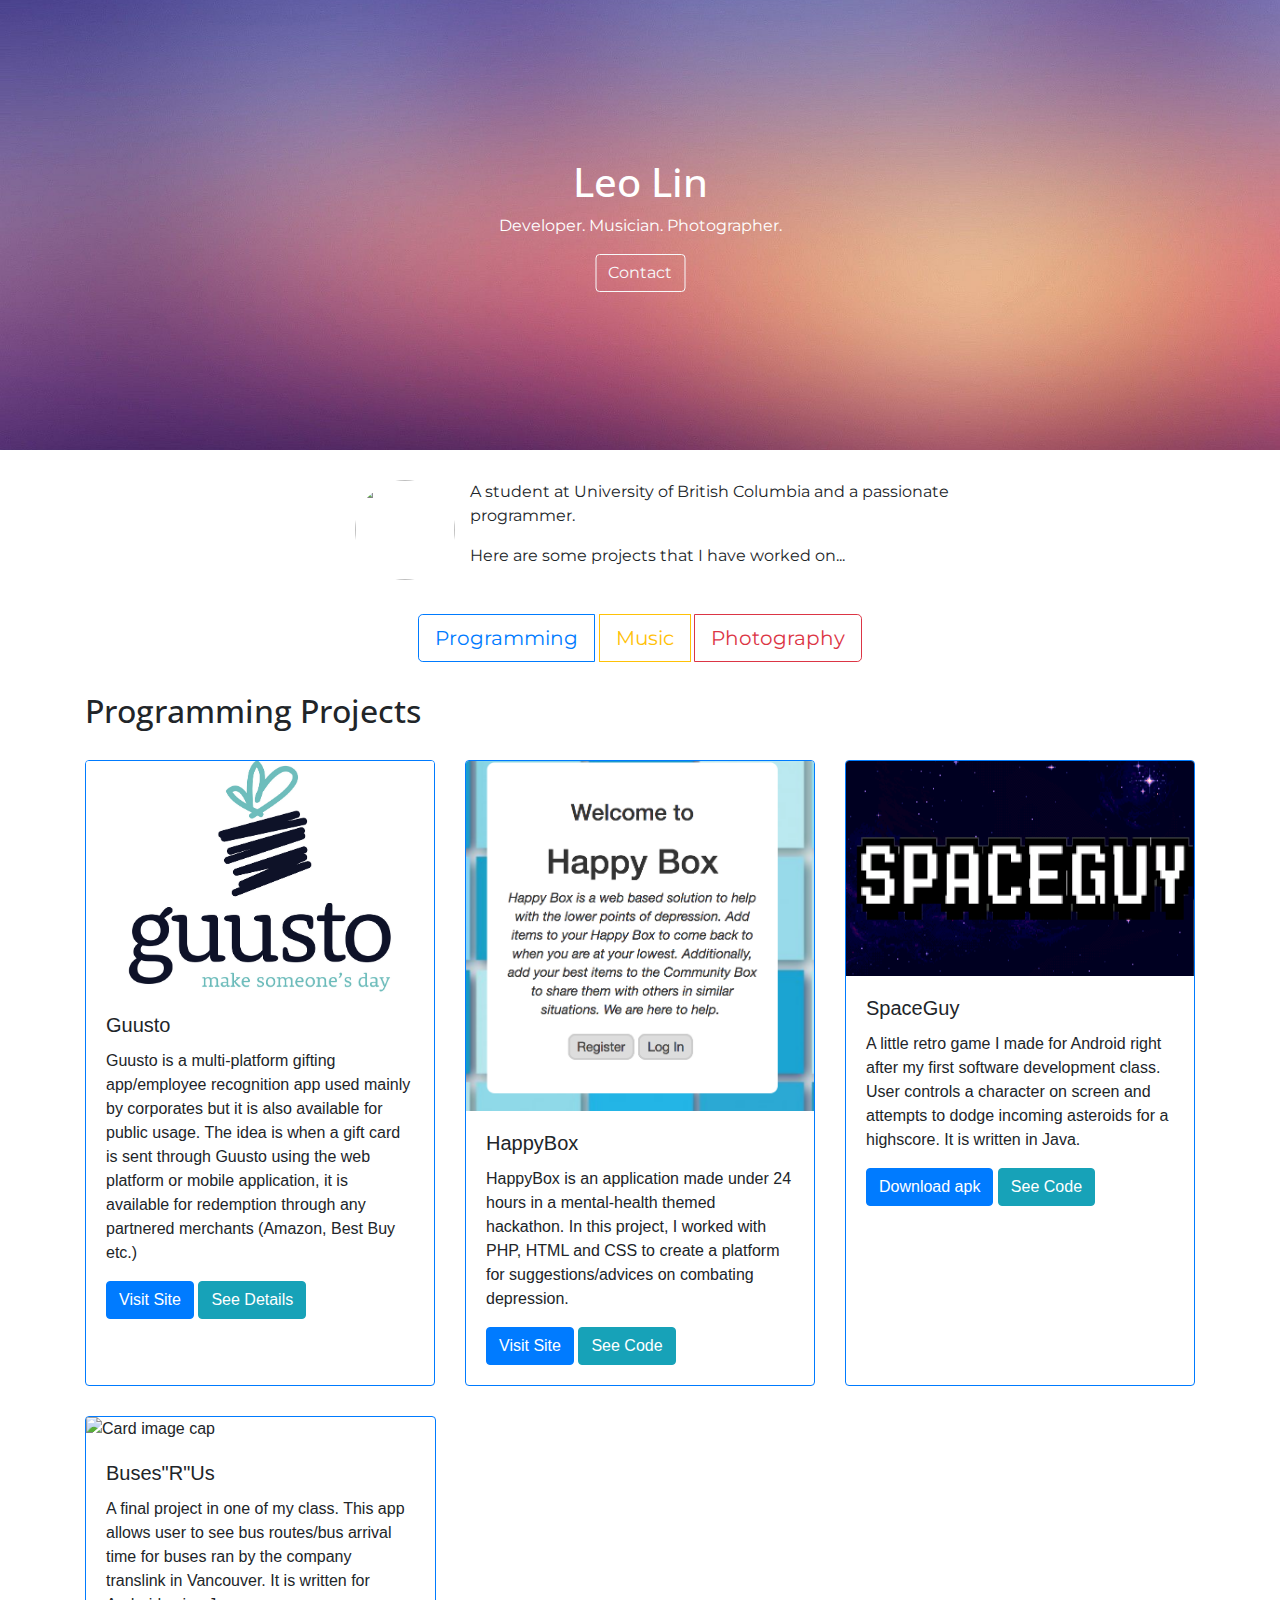
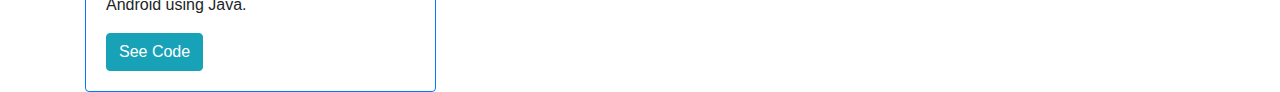
==== docs/index.html @ 9c2eb291 "main -> index.html" ====
<!DOCTYPE html>
<html lang="en">
<head>
    <meta charset="UTF-8">
    <title>Leo Lin</title>
    <link href="https://fonts.googleapis.com/css?family=Montserrat|Open+Sans" rel="stylesheet">
<link href="../css/bootstrap.css" rel="stylesheet">

    <link href="../css/app.css" rel="stylesheet">
</head>
<body>
<div class="hero-image">
    <div class="hero-text">
        <h1 class="font-open-sans">Leo Lin</h1>
        <p class="font-montserrat">Developer. Musician. Photographer.</p>
        <button type="button" class="btn btn-outline-light font-montserrat" data-toggle="tab"
                data-target="#contact">Contact
        </button>
    </div>
</div>

<div class="container">

    <div class="height-top-30 row">
        <div class="offset-4 offset-md-3">
            <img class="profile-picture rounded-circle img-fluid" src="https://app.guusto.com/senderphotos/y7fh43x3hx.jpeg"/>
        </div>
        <div class="col-12 col-md-6">
            <p class="font-montserrat">
                A student at University of British Columbia and a passionate programmer.</p>
            <p class="font-montserrat"> Here are some projects
                that I have worked on...
            </p>
        </div>
    </div>

    <div class="row height-top-30">
        <div class="btn-group btn-group-lg centre">
            <button type="button" class="btn btn-outline-primary font-montserrat" data-toggle="tab"
                    data-target="#programming">Programming
            </button>
            <button type="button" class="btn btn-outline-warning font-montserrat" data-toggle="tab"
                    data-target="#music">Music
            </button>
            <button type="button" class="btn btn-outline-danger font-montserrat" data-toggle="tab"
                    data-target="#photography">
                Photography
            </button>
        </div>
    </div>

    <div class="tab-content height-top-30">

        <div class="tab-pane tabfade active" id="programming" role="tabpanel" aria-labelledby="programming">
            <h2 class="font-open-sans">Programming Projects</h2>
           <!-- FIRST ROW -->
            <div class="card-deck height-top-30">
                <div class="card border-primary" style="width: 18rem;">
                    <img class="card-img-top"
                         src="../assets/guusto.png"
                         alt="Guusto">
                    <div class="card-body">
                        <h5 class="card-title">Guusto</h5>
                        <p class="card-text">
                            Guusto is a multi-platform gifting app/employee recognition app used mainly by corporates but
                            it is also available for public usage.
                            The idea is when a gift card is sent through Guusto using the web platform or mobile
                            application,
                            it is available for redemption through any
                            partnered merchants (Amazon, Best Buy etc.)
                        </p>
                        <a href="http://guusto.com" target="_blank" class="btn btn-primary">Visit Site</a>
                        <a href="#guusto" data-toggle="tab" target="_blank" class="btn btn-info">See Details</a>
                    </div>
                </div>

                <div class="card border-primary" style="width: 18rem;">
                    <img class="card-img-top" src="../assets/happybox.png" alt="HappyBox">
                    <div class="card-body">
                        <h5 class="card-title">HappyBox</h5>
                        <p class="card-text">
                            HappyBox is an application made under 24 hours in a mental-health themed hackathon.
                            In this project, I worked with PHP, HTML and CSS to create a platform for suggestions/advices on
                            combating depression.
                        </p>
                        <a href="https://happyboxtest.000webhostapp.com/" target="_blank" class="btn btn-primary">Visit Site</a>
                        <a href="https://github.com/mdctleo/HappyBox" target="_blank" class="btn btn-info">See Code</a>
                    </div>
                </div>

                <div class="card border-primary" style="width: 18rem;">
                    <img class="card-img-top" src="../assets/spaceguy.png" alt="SpaceGuy">
                    <div class="card-body">
                        <h5 class="card-title">SpaceGuy</h5>
                        <p class="card-text">A little retro game I made for Android right after my first software
                            development class. User controls a character on screen and attempts to dodge incoming
                            asteroids for a highscore. It is written in Java.
                        </p>
                        <a href="../assets/app-debug.apk" class="btn btn-primary" download>Download apk</a>
                        <a href="https://github.com/mdctleo/SpaceGuy" target="_blank" class="btn btn-info">See Code</a>
                    </div>
                </div>
            </div>


            <!--SECOND ROW-->

            <div class="card-deck height-top-30">
                <div class="card border-primary" style="width: 18rem;">
                    <img class="card-img-top"
                         src="https://upload.wikimedia.org/wikipedia/en/thumb/9/9f/TransLink_Vancouver_logo.svg/1200px-TransLink_Vancouver_logo.svg.png"
                         alt="Card image cap">
                    <div class="card-body">
                        <h5 class="card-title">Buses"R"Us</h5>
                        <p class="card-text">
                            A final project in one of my class. This app allows user to see bus routes/bus arrival time
                            for buses ran by the company translink in Vancouver.
                            It is written for Android using Java.
                        </p>
                        <a href="https://github.com/mdctleo/BusesAreUs" class="btn btn-info" target="_blank">See Code</a>
                    </div>
                </div>

                <div class="card card-hide">
                </div>

                <div class="card card-hide">
                </div>

            </div>
        </div>


        <div class="tab-pane tabfade" id="music" role="tabpanel" aria-labelledby="music">
            <h2 class="font-open-sans">Music Projects</h2>
            <div class="card-deck height-top-30">
                <div class="card border-warning" style="width: 18rem;">
                    <img class="card-img-top"
                         src="../assets/music.png"
                         alt="music">
                    <div class="card-body">
                        <h5 class="card-title">Baptisim</h5>
                        <p class="card-text">
                            This was my final project for one of my music technology class, it is made for 8 channels surround sound.
                            The piece is named Baptism since a friend said the middle section reminded him of the montage from The Godfather.
                            It starts out with some interesting sounds altered using filters, frequency shift etc. with a
                            foreshadowing bass line to the middle section.
                            Then we advance to the more dissonant section which is finally resolved by all the channels coming together
                            using an arrangement of MIDI instruments playing a little original melodic composition.
                            The ending inserts some new material while being a reminiscent of the beginning.
                        </p>
                        <iframe width="100%" height="166" scrolling="no" frameborder="no" src="https://w.soundcloud.com/player/?url=https%3A//api.soundcloud.com/tracks/447255927%3Fsecret_token%3Ds-Oqtnp&color=%23ff5500&auto_play=false&hide_related=false&show_comments=true&show_user=true&show_reposts=false&show_teaser=true"></iframe>
                        <a href="../assets/baptisimstereo.aiff" class="btn btn-info height-top-10" download>Download Stereo</a>
                        <a href="../assets/baptisimComplete.zip" class="btn btn-info height-top-10" download>Download Complete 8 mono</a>

                    </div>
                </div>

                <div class="card border-warning" style="width: 18rem;">
                    <img class="card-img-top" src="../assets/maxpaint.png" alt="HappyBox">
                    <div class="card-body">
                        <h5 class="card-title">Max Paint</h5>
                        <p class="card-text">
                            The idea was to make a microsoft paint like program using MaxMsp and the power of abstraction.
                            Due to time constraints, I was only able to make a prototype that can draw two simple shapes.
                            But it implemented the basic idea of abstracting MaxMSP, hiding the ugly code to provide a UI
                            experience similar to microsoft paint.
                        </p>
                        <a href="../assets/maxpaint.zip" class="btn btn-info" download>Download Patch</a>
                    </div>
                </div>

                <div class="card border-warning" style="width: 18rem;">
                    <img class="card-img-top" src="../assets/music.png" alt="music">
                    <div class="card-body">
                        <h5 class="card-title">Jouney to Knowledge</h5>
                        <p class="card-text">A medley of sounds I hear on my way to school,
                            I wonder what it will sound like if I mash all of them together....
                        </p>
                        <iframe width="100%" height="166" scrolling="no" frameborder="no" src="https://w.soundcloud.com/player/?url=https%3A//api.soundcloud.com/tracks/447241422%3Fsecret_token%3Ds-SZvs1&color=%23ff5500&auto_play=false&hide_related=false&show_comments=true&show_user=true&show_reposts=false&show_teaser=true"></iframe>
                        <a href="../assets/JourneyToKnowledgeLin.wav" class="btn btn-info height-top-10" download>Download WAV</a>
                    </div>
                </div>
            </div>
        </div>

        <div class="tab-pane tabfade" id="photography" role="tabpanel" aria-labelledby="photography">
            Coming soon...
        </div>

        <div class="tab-pane tabfade" id="guusto" role="tabpanel" aria-labelledby="guusto">
            <h2 class="font-open-sans">Guusto</h2>
            <p class="font-montserrat">I spent 8 month as a full-stack junior developer co-op at Guusto,
                during that time I received a lot of hands-on experience developing new features,
                debugging and working with a team through the development cycle.
                I worked with HTML, CSS and AngularJs for frontend and Java with spring
                framework in the backend.
                Here are some examples of the issues I worked on:
            </p>

                <p class="font-montserrat">
                    The ability to split a received gift card to be redeemed at different partnered venues,
                    e.g. a 100 dollar gift card can be split to be redeemed for 50 dollar at Best Buy and 50 dollar
                    at Amazon.
                </p>
                <img src="../assets/splitgift.png" class="img-fluid">


                <p class="font-montserrat height-top-30">
                    An admin overview panel for managers to view the balance, money spent on purchasing gifts etc.
                    for the different teams in their company.
                </p>
                <img src="../assets/adminpanel.png" class="img-fluid">

                <p class="font-montserrat height-top-30">
                    Implementing a pre-existing feature in the web platform for android, the teams functionality.
                    It allows team members in a company to nominate each other for their work, and keeps feeds +
                    leaderboard for nomination activity as part of the employee recognition aspect of the application.
                </p>

            <div class="row">
                <div class="col">
                    <img src="../assets/teams1.png" class="img-fluid">
                </div>
                <div class="col">
                    <img src="../assets/teams2.png" class="img-fluid">
                </div>

            </div>

            <div class="height-top-30">
            <hr/>
                <p>Some other notable projects that I worked on include writing a customized link shortener so
                    we do not have to use google's link API and be bounded by their request limits (turns out they were cancelling
                    their service also after I finished the project). Another interesting one is setting up weekly auto
                    reminder email using sendgrid API, there are many more but instead of listing them I will put etc.
                </p>

                <div class="row height-bot-30">
                <button type="button" class="btn btn-outline-primary font-montserrat centre" data-toggle="tab"
                        data-target="#programming">Take me back!
                </button>
                </div>
            </div>


            </div>

        <div class="tab-pane tabfade" id="contact" role="tabpanel" aria-labelledby="contact">
            <h2 class="font-open-sans">Contact</h2>
            <p class="font-montserrat"><a href="mailto:mdctleo@hotmail.com" target="_top">mdctleo@hotmail.com</a> </p>
            <p class="font-montserrat"><a href="https://github.com/mdctleo" target="_blank">Github</a></p>
        </div>


        </div>
    </div>
    </div>


    </div>

<script src="https://ajax.googleapis.com/ajax/libs/jquery/3.3.1/jquery.min.js"></script>
<script src="https://maxcdn.bootstrapcdn.com/bootstrap/3.3.7/js/bootstrap.min.js"></script>

</body>
</html>
---- css/app.css ----
/*font-family: 'Open Sans', sans-serif;*/
/*font-family: 'Montserrat', sans-serif;*/

body, html {
    height: 100%;
}

.font-montserrat{
    font-family: 'Montserrat', sans-serif;
}

.font-open-sans{
    font-family: 'Open Sans', sans-serif;
}

.profile-picture{
    width: 100px;
    height: 100px;
    object-fit: contain;
}

.height-top-30{
	margin-top: 30px;
}

.height-top-10{
    margin-top: 10px;
}

.height-bot-30{
    margin-bottom: 30px;
}

.description-paragraph{
	margin-left: 20px;
}

.centre{
    margin-left: auto;
    margin-right: auto;
    display: inline;
}

.selection-picture{
    width: 416px;
    height: 264px;
    object-fit: scale-down;
}
/* The hero image */
.hero-image {
    /* The image used */
    background-image: url('../assets/stockbackground.jpg');

    /* Set a specific height */
    height: 50%;

    /* Position and center the image to scale nicely on all screens */
    background-position: center;
    background-repeat: no-repeat;
    background-size: cover;
    position: relative;
}

/* Place text in the middle of the image */
.hero-text {
    text-align: center;
    position: absolute;
    top: 50%;
    left: 50%;
    transform: translate(-50%, -50%);
    color: white;
}

.tabfade {
    animation: fadeEffect 1s; /* Fading effect takes 1 second */
}

/* Go from zero to full opacity */
@keyframes fadeEffect {
    from {opacity: 0;}
    to {opacity: 1;}
}

.card-hide{
    border: none;
}
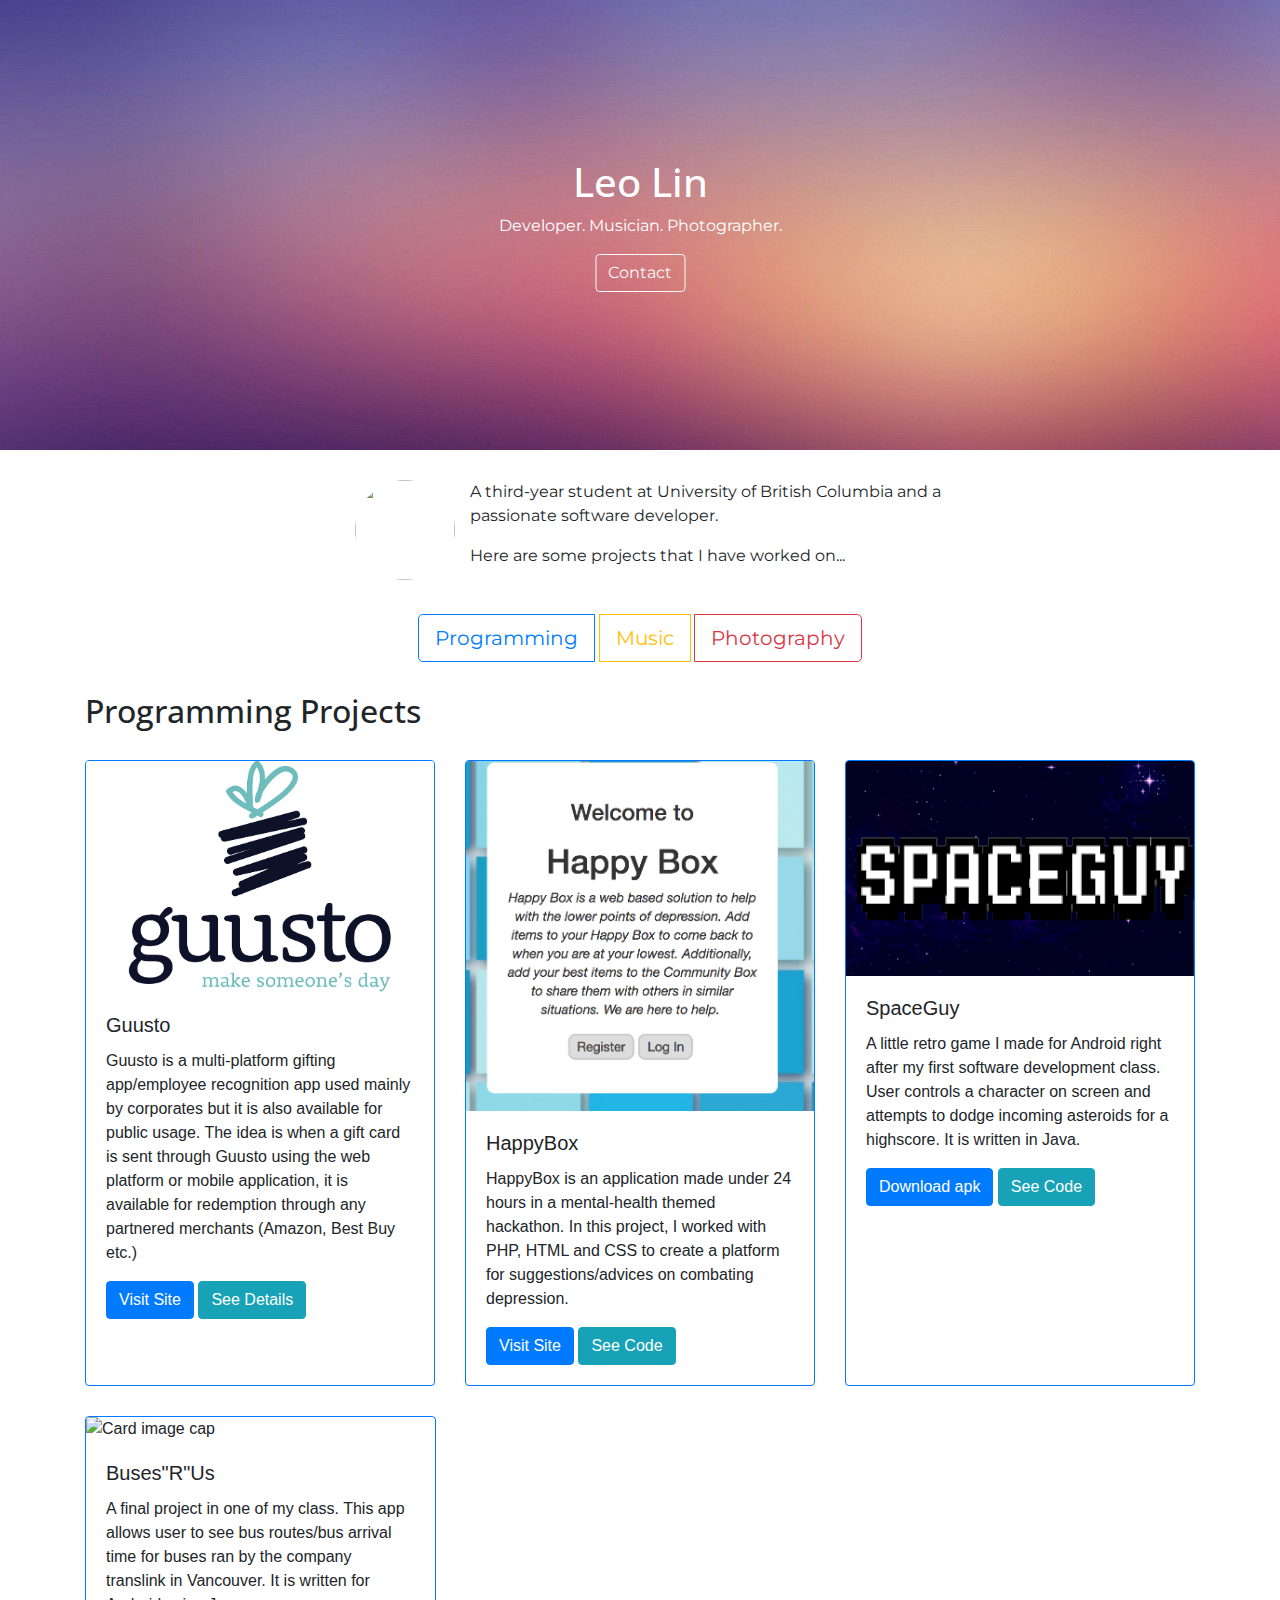
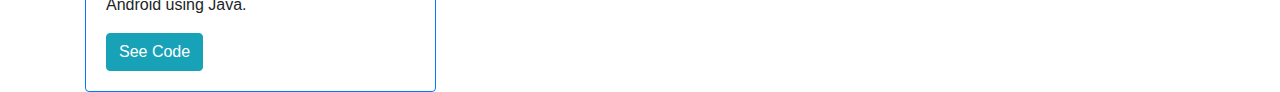
==== commit f9b8b2f2: "added photography" ====
--- a/docs/index.html
+++ b/docs/index.html
@@ -7,6 +7,11 @@
 <link href="../css/bootstrap.css" rel="stylesheet">
 
     <link href="../css/app.css" rel="stylesheet">
+    <link href="https://cdnjs.cloudflare.com/ajax/libs/ekko-lightbox/5.3.0/ekko-lightbox.css" rel="stylesheet">
+
+    <script src="https://ajax.googleapis.com/ajax/libs/jquery/3.3.1/jquery.min.js"></script>
+    <script src="https://maxcdn.bootstrapcdn.com/bootstrap/3.3.7/js/bootstrap.min.js"></script>
+    <script src="https://cdnjs.cloudflare.com/ajax/libs/ekko-lightbox/5.3.0/ekko-lightbox.min.js"></script>
 </head>
 <body>
 <div class="hero-image">
@@ -21,13 +26,13 @@
 
 <div class="container">
 
-    <div class="height-top-30 row">
+    <div id="tabNav" class="height-top-30 row">
         <div class="offset-4 offset-md-3">
             <img class="profile-picture rounded-circle img-fluid" src="https://app.guusto.com/senderphotos/y7fh43x3hx.jpeg"/>
         </div>
         <div class="col-12 col-md-6">
             <p class="font-montserrat">
-                A student at University of British Columbia and a passionate programmer.</p>
+                A third-year student at University of British Columbia and a passionate software developer.</p>
             <p class="font-montserrat"> Here are some projects
                 that I have worked on...
             </p>
@@ -49,7 +54,7 @@
         </div>
     </div>
 
-    <div class="tab-content height-top-30">
+    <div id="tabContent" class="tab-content height-top-30 height-bot-30">
 
         <div class="tab-pane tabfade active" id="programming" role="tabpanel" aria-labelledby="programming">
             <h2 class="font-open-sans">Programming Projects</h2>
@@ -70,7 +75,7 @@
                             partnered merchants (Amazon, Best Buy etc.)
                         </p>
                         <a href="http://guusto.com" target="_blank" class="btn btn-primary">Visit Site</a>
-                        <a href="#guusto" data-toggle="tab" target="_blank" class="btn btn-info">See Details</a>
+                        <a href="#guusto" data-toggle="tab" class="btn btn-info" onclick="guustoScroll()">See Details</a>
                     </div>
                 </div>
 
@@ -185,7 +190,78 @@
         </div>
 
         <div class="tab-pane tabfade" id="photography" role="tabpanel" aria-labelledby="photography">
-            Coming soon...
+            <h2 class="font-open-sans">Photography</h2>
+            <div class="row">
+                <div class="col-12 col-md">
+                    <a href="../assets/1.jpg" data-toggle="lightbox" data-gallery="photos">
+                        <img src="../assets/1.jpg" class="img-fluid height-top-10" data-toggle="modal">
+                    </a>
+                </div>
+                <div class="col-12 col-md">
+                    <a href="../assets/2.jpg" data-toggle="lightbox" data-gallery="photos">
+                        <img src="../assets/2.jpg" class="img-fluid height-top-10">
+                    </a>
+                </div>
+                <div class="col-12 col-md">
+                    <a href="../assets/3.jpg" data-toggle="lightbox" data-gallery="photos">
+                        <img src="../assets/3.jpg" class="img-fluid height-top-10">
+                    </a>
+                </div>
+            </div>
+
+            <div class="row">
+                <div class="col-12 col-md">
+                    <a href="../assets/4.jpg" data-toggle="lightbox" data-gallery="photos">
+                        <img src="../assets/4.jpg" class="img-fluid height-top-10">
+                    </a>
+                </div>
+                <div class="col-12 col-md">
+                    <a href="../assets/5.jpg" data-toggle="lightbox" data-gallery="photos">
+                        <img src="../assets/5.jpg" class="img-fluid height-top-10">
+                    </a>
+                </div>
+                <div class="col-12 col-md">
+                    <a href="../assets/6.jpg" data-toggle="lightbox" data-gallery="photos">
+                        <img src="../assets/6.jpg" class="img-fluid height-top-10">
+                    </a>
+                </div>
+            </div>
+
+            <div class="row height-top-10">
+                <div class="col-12 col-md">
+                    <a href="../assets/7.jpg" data-toggle="lightbox" data-gallery="photos">
+                        <img src="../assets/7.jpg" class="img-fluid height-top-10">
+                    </a>
+                </div>
+                <div class="col-12 col-md">
+                    <a href="../assets/8.jpg" data-toggle="lightbox" data-gallery="photos">
+                        <img src="../assets/8.jpg" class="img-fluid height-top-10">
+                    </a>
+                </div>
+                <div class="col-12 col-md">
+                    <a href="../assets/9.jpg" data-toggle="lightbox" data-gallery="photos">
+                        <img src="../assets/9.jpg" class="img-fluid height-top-10">
+                    </a>
+                </div>
+            </div>
+
+            <div class="row height-top-10">
+                <div class="col-12 col-md">
+                    <a href="../assets/10.jpg" data-toggle="lightbox" data-gallery="photos">
+                        <img src="../assets/10.jpg" class="img-fluid height-top-10">
+                    </a>
+                </div>
+                <div class="col-12 col-md">
+                    <a href="../assets/11.jpg" data-toggle="lightbox" data-gallery="photos">
+                        <img src="../assets/11.jpg" class="img-fluid height-top-10">
+                    </a>
+                </div>
+                <div class="col-12 col-md">
+                    <a href="../assets/12.jpg" data-toggle="lightbox" data-gallery="photos">
+                        <img src="../assets/12.jpg" class="img-fluid height-top-10">
+                    </a>
+                </div>
+            </div>
         </div>
 
         <div class="tab-pane tabfade" id="guusto" role="tabpanel" aria-labelledby="guusto">
@@ -250,18 +326,56 @@
             <h2 class="font-open-sans">Contact</h2>
             <p class="font-montserrat"><a href="mailto:mdctleo@hotmail.com" target="_top">mdctleo@hotmail.com</a> </p>
             <p class="font-montserrat"><a href="https://github.com/mdctleo" target="_blank">Github</a></p>
-        </div>
-
-
-        </div>
-    </div>
-    </div>
-
-
-    </div>
-
-<script src="https://ajax.googleapis.com/ajax/libs/jquery/3.3.1/jquery.min.js"></script>
-<script src="https://maxcdn.bootstrapcdn.com/bootstrap/3.3.7/js/bootstrap.min.js"></script>
+            <p class="font-montserrat"><a href="../assets/Resume.pdf" download>resume</a></p>
+        </div>
+
+
+        </div>
+    </div>
+    </div>
+
+    </div>
+
+<script>
+    function guustoScroll(){
+        var element = document.getElementById('tabContent');
+        element.scrollIntoView();
+    }
+
+    $(document).on('click', '[data-toggle="lightbox"]', function(event) {
+        event.preventDefault();
+        $(this).ekkoLightbox();
+    });
+
+    var photography = [
+        "../assets/1.jpg",
+        "../assets/2.jpg",
+        "../assets/3.jpg",
+        "../assets/4.jpg",
+        "../assets/5.jpg",
+        "../assets/6.jpg",
+        "../assets/7.jpg",
+        "../assets/8.jpg",
+        "../assets/9.jpg",
+        "../assets/10.jpg",
+        "../assets/11.jpg",
+        "../assets/12.jpg"
+    ];
+
+    (function preparePreloadImage(){
+        var i;
+        for(i = 0; i < photography.length; i++){
+            preloadImage(photography[i]);
+        }
+
+    })();
+
+    function preloadImage(url)
+    {
+        var img=new Image();
+        img.src=url;
+    }
+</script>
 
 </body>
 </html>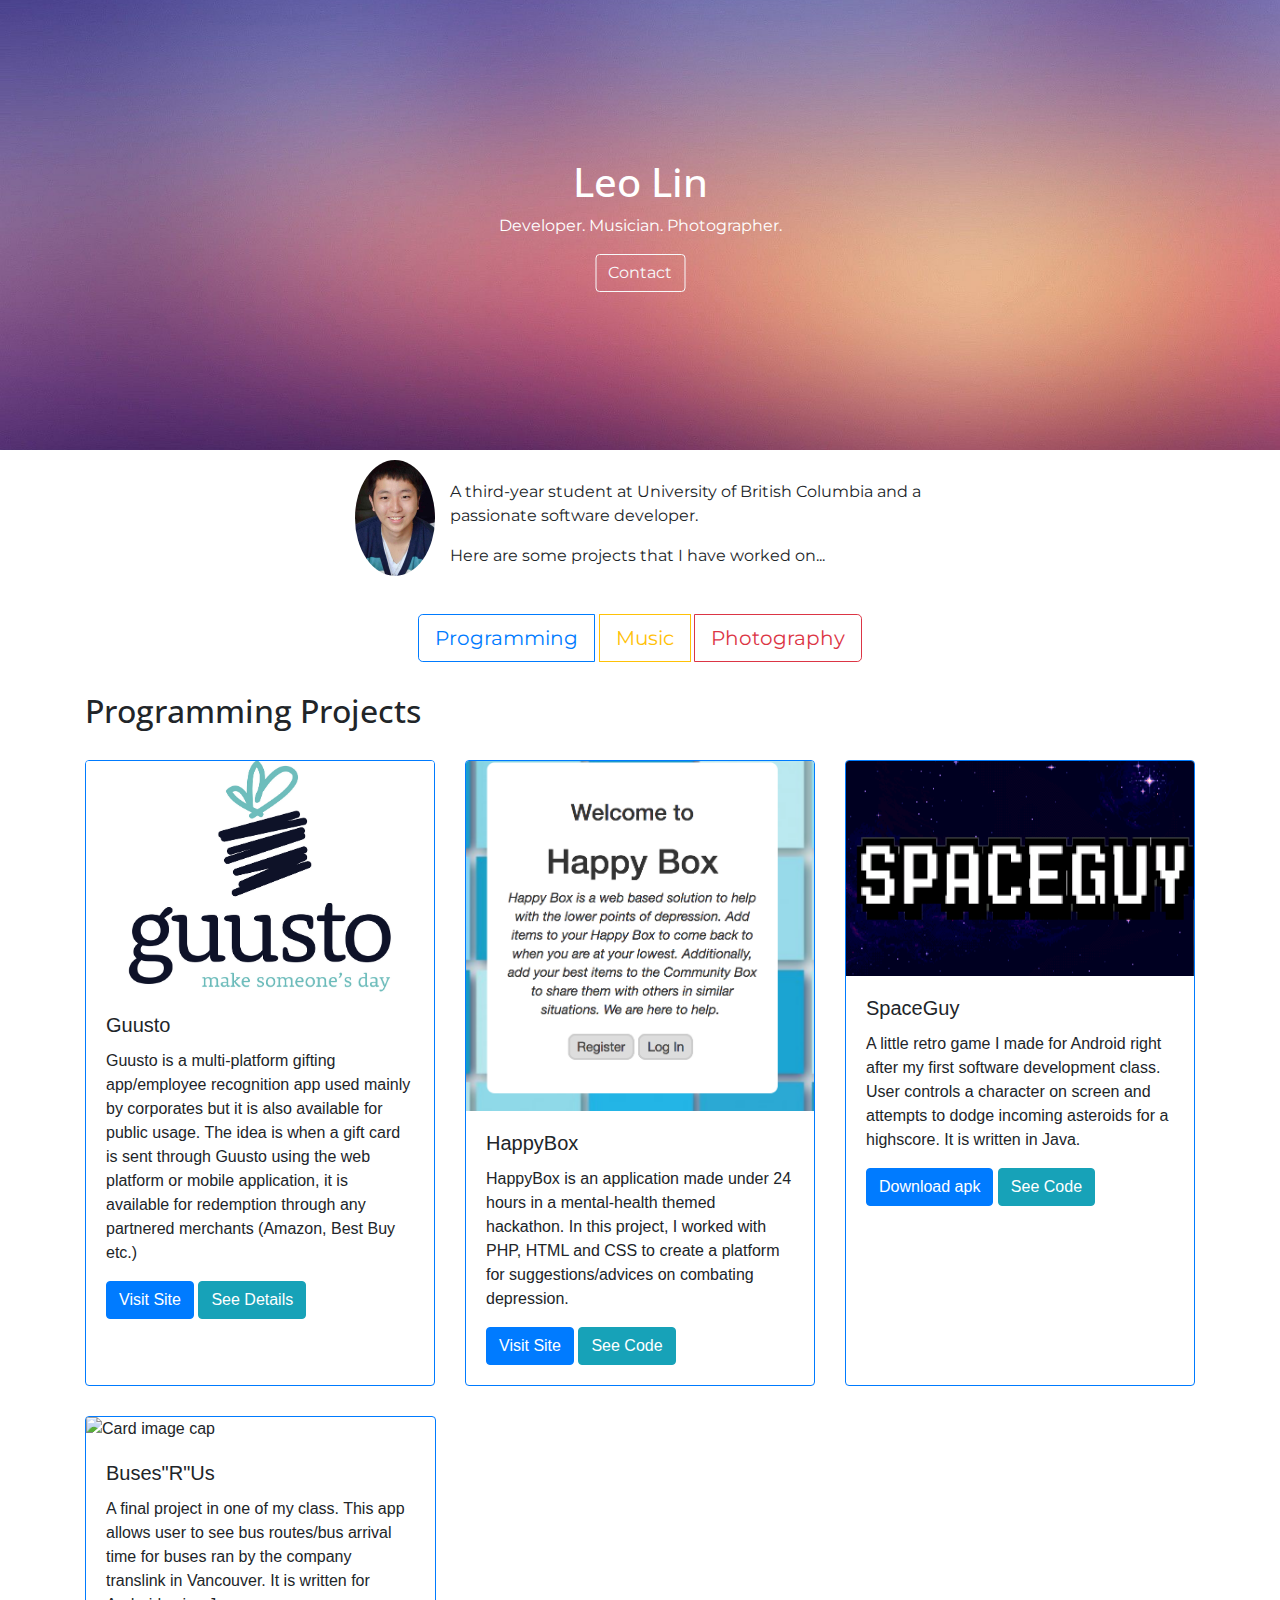
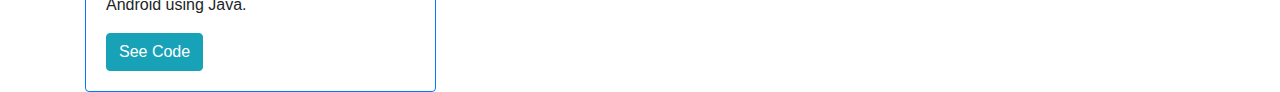
==== commit d093d1c5: "changed profile picture" ====
--- a/docs/index.html
+++ b/docs/index.html
@@ -4,7 +4,7 @@
     <meta charset="UTF-8">
     <title>Leo Lin</title>
     <link href="https://fonts.googleapis.com/css?family=Montserrat|Open+Sans" rel="stylesheet">
-<link href="../css/bootstrap.css" rel="stylesheet">
+    <link href="../css/bootstrap.css" rel="stylesheet">
 
     <link href="../css/app.css" rel="stylesheet">
     <link href="https://cdnjs.cloudflare.com/ajax/libs/ekko-lightbox/5.3.0/ekko-lightbox.css" rel="stylesheet">
@@ -26,11 +26,11 @@
 
 <div class="container">
 
-    <div id="tabNav" class="height-top-30 row">
-        <div class="offset-4 offset-md-3">
-            <img class="profile-picture rounded-circle img-fluid" src="https://app.guusto.com/senderphotos/y7fh43x3hx.jpeg"/>
-        </div>
-        <div class="col-12 col-md-6">
+    <div id="tabNav" class="row">
+        <div class="offset-4 offset-md-3 profile-picture height-top-10">
+            <img class="rounded-circle img-fluid" src="../assets/profilepicture.jpg"/>
+        </div>
+        <div class="col-12 col-md-6 height-top-30">
             <p class="font-montserrat">
                 A third-year student at University of British Columbia and a passionate software developer.</p>
             <p class="font-montserrat"> Here are some projects
@@ -144,7 +144,7 @@
                          src="../assets/music.png"
                          alt="music">
                     <div class="card-body">
-                        <h5 class="card-title">Baptisim</h5>
+                        <h5 class="card-title">Baptism</h5>
                         <p class="card-text">
                             This was my final project for one of my music technology class, it is made for 8 channels surround sound.
                             The piece is named Baptism since a friend said the middle section reminded him of the montage from The Godfather.
--- a/css/app.css
+++ b/css/app.css
@@ -14,9 +14,8 @@
 }
 
 .profile-picture{
-    width: 100px;
-    height: 100px;
-    object-fit: contain;
+    width: 80px;
+    height: 80px;
 }
 
 .height-top-30{
